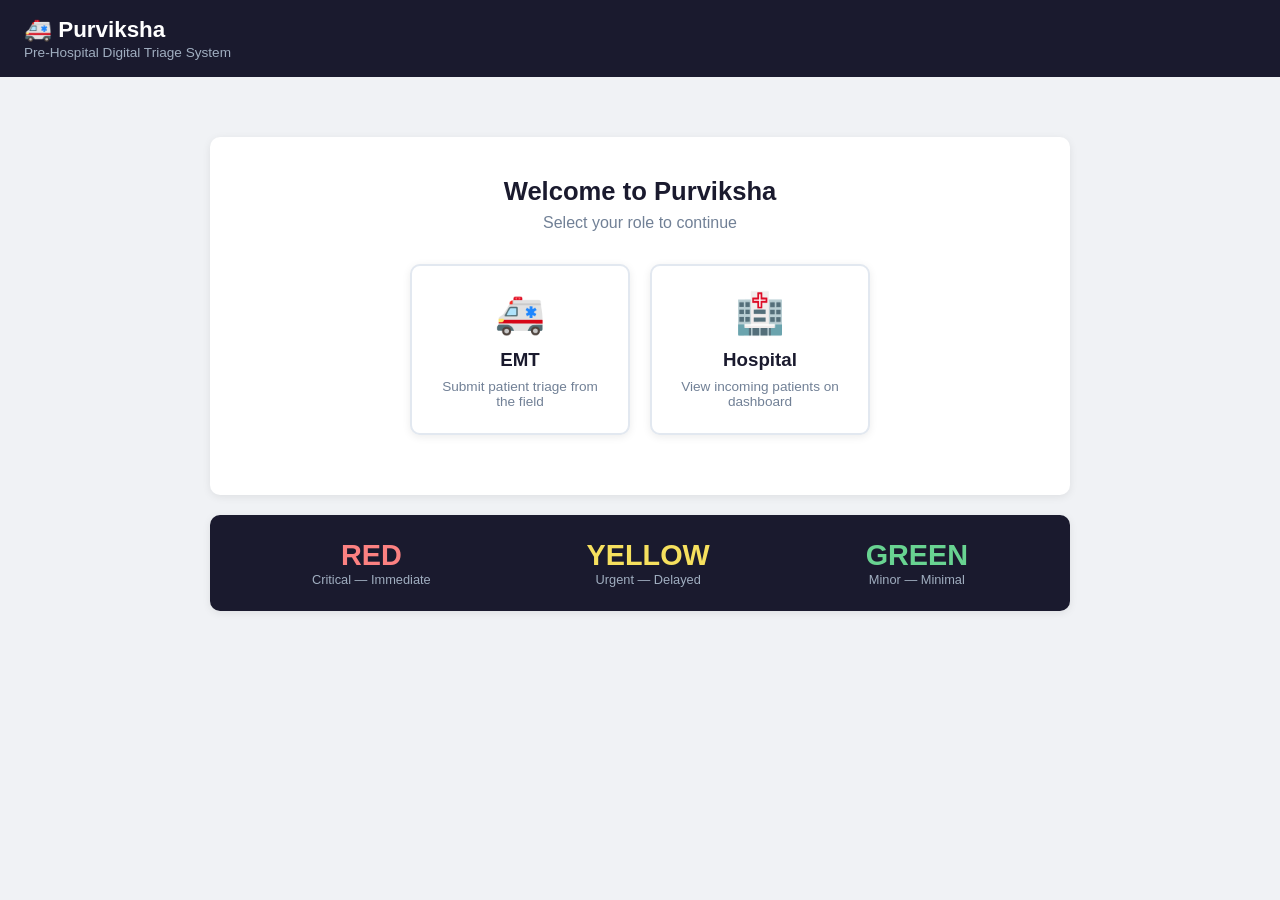
==== index.html @ 8e635983 "feat: index, triage form working with correct scoring" ====
<!DOCTYPE html>
<html lang="en">
<head>
  <meta charset="UTF-8">
  <meta name="viewport" content="width=device-width, initial-scale=1.0">
  <title>Purviksha — Pre-Hospital Triage</title>
  <link rel="stylesheet" href="style.css">
</head>
<body>

  <div class="header">
    <div>
      <h1>🚑 Purviksha</h1>
      <span>Pre-Hospital Digital Triage System</span>
    </div>
  </div>

  <div class="container" style="margin-top: 40px;">

    <div class="card" style="text-align: center; padding: 40px;">
      <h2 style="font-size: 1.6rem; margin-bottom: 8px;">
        Welcome to Purviksha
      </h2>
      <p style="color: #718096; margin-bottom: 32px;">
        Select your role to continue
      </p>

      <div style="display: flex; gap: 20px; justify-content: center;">

        <div class="card" style="width: 220px; cursor: pointer;
             border: 2px solid #e2e8f0; transition: border 0.2s;"
             onclick="window.location.href='triage.html'"
             onmouseover="this.style.borderColor='#1a1a2e'"
             onmouseout="this.style.borderColor='#e2e8f0'">
          <div style="font-size: 2.5rem; margin-bottom: 12px;">🚑</div>
          <h3 style="margin-bottom: 8px;">EMT</h3>
          <p style="font-size: 0.85rem; color: #718096;">
            Submit patient triage from the field
          </p>
        </div>

        <div class="card" style="width: 220px; cursor: pointer;
             border: 2px solid #e2e8f0; transition: border 0.2s;"
             onclick="window.location.href='dashboard.html'"
             onmouseover="this.style.borderColor='#1a1a2e'"
             onmouseout="this.style.borderColor='#e2e8f0'">
          <div style="font-size: 2.5rem; margin-bottom: 12px;">🏥</div>
          <h3 style="margin-bottom: 8px;">Hospital</h3>
          <p style="font-size: 0.85rem; color: #718096;">
            View incoming patients on dashboard
          </p>
        </div>

      </div>
    </div>

    <div class="card" style="background: #1a1a2e; color: white;">
      <div style="display: flex; justify-content: space-around;
                  text-align: center;">
        <div>
          <div style="font-size: 1.8rem; font-weight: 800;
                      color: #fc8181;">RED</div>
          <div style="font-size: 0.8rem; color: #a0aec0;">
            Critical — Immediate
          </div>
        </div>
        <div>
          <div style="font-size: 1.8rem; font-weight: 800;
                      color: #f6e05e;">YELLOW</div>
          <div style="font-size: 0.8rem; color: #a0aec0;">
            Urgent — Delayed
          </div>
        </div>
        <div>
          <div style="font-size: 1.8rem; font-weight: 800;
                      color: #68d391;">GREEN</div>
          <div style="font-size: 0.8rem; color: #a0aec0;">
            Minor — Minimal
          </div>
        </div>
      </div>
    </div>

  </div>

</body>
</html>
---- style.css ----
* {
  margin: 0;
  padding: 0;
  box-sizing: border-box;
}

body {
  font-family: 'Segoe UI', sans-serif;
  background: #f0f2f5;
  color: #1a1a2e;
}

.container {
  max-width: 900px;
  margin: 0 auto;
  padding: 20px;
}

/* Header */
.header {
  background: #1a1a2e;
  color: white;
  padding: 16px 24px;
  display: flex;
  align-items: center;
  gap: 12px;
}

.header h1 {
  font-size: 1.4rem;
  font-weight: 600;
}

.header span {
  font-size: 0.85rem;
  color: #a0aec0;
}

/* Cards */
.card {
  background: white;
  border-radius: 10px;
  padding: 24px;
  margin-bottom: 20px;
  box-shadow: 0 2px 8px rgba(0,0,0,0.08);
}

/* Buttons */
.btn {
  padding: 10px 24px;
  border: none;
  border-radius: 6px;
  font-size: 0.95rem;
  cursor: pointer;
  font-weight: 500;
}

.btn-primary {
  background: #1a1a2e;
  color: white;
}

.btn-primary:hover {
  background: #16213e;
}

.btn-red { background: #e53e3e; color: white; }
.btn-green { background: #38a169; color: white; }

/* Form */
.form-group {
  margin-bottom: 16px;
}

.form-group label {
  display: block;
  font-size: 0.85rem;
  font-weight: 600;
  margin-bottom: 6px;
  color: #4a5568;
}

.form-group input,
.form-group select {
  width: 100%;
  padding: 10px 12px;
  border: 1px solid #e2e8f0;
  border-radius: 6px;
  font-size: 0.95rem;
}

.form-group input:focus,
.form-group select:focus {
  outline: none;
  border-color: #1a1a2e;
}

.form-row {
  display: grid;
  grid-template-columns: 1fr 1fr;
  gap: 16px;
}

/* Severity badges */
.badge {
  display: inline-block;
  padding: 4px 12px;
  border-radius: 20px;
  font-size: 0.8rem;
  font-weight: 700;
  text-transform: uppercase;
}

.badge-RED    { background: #fed7d7; color: #c53030; }
.badge-YELLOW { background: #fefcbf; color: #b7791f; }
.badge-GREEN  { background: #c6f6d5; color: #276749; }

/* Severity result box */
.result-box {
  text-align: center;
  padding: 32px;
  border-radius: 10px;
  margin: 20px 0;
}

.result-box.RED    { background: #fff5f5; border: 2px solid #fc8181; }
.result-box.YELLOW { background: #fffff0; border: 2px solid #f6e05e; }
.result-box.GREEN  { background: #f0fff4; border: 2px solid #68d391; }

.result-box h2 {
  font-size: 2.5rem;
  font-weight: 800;
}

.result-box.RED h2    { color: #c53030; }
.result-box.YELLOW h2 { color: #b7791f; }
.result-box.GREEN h2  { color: #276749; }

/* Dashboard patient cards */
.patient-card {
  border-left: 5px solid #ccc;
  padding: 16px;
  margin-bottom: 12px;
  background: white;
  border-radius: 6px;
  box-shadow: 0 1px 4px rgba(0,0,0,0.06);
}

.patient-card.RED    { border-left-color: #e53e3e; }
.patient-card.YELLOW { border-left-color: #d69e2e; }
.patient-card.GREEN  { border-left-color: #38a169; }

/* Error and info messages */
.error-msg {
  color: #c53030;
  font-size: 0.85rem;
  margin-top: 4px;
  display: none;
}

.section-title {
  font-size: 1rem;
  font-weight: 700;
  color: #2d3748;
  margin-bottom: 16px;
  padding-bottom: 8px;
  border-bottom: 2px solid #e2e8f0;
}
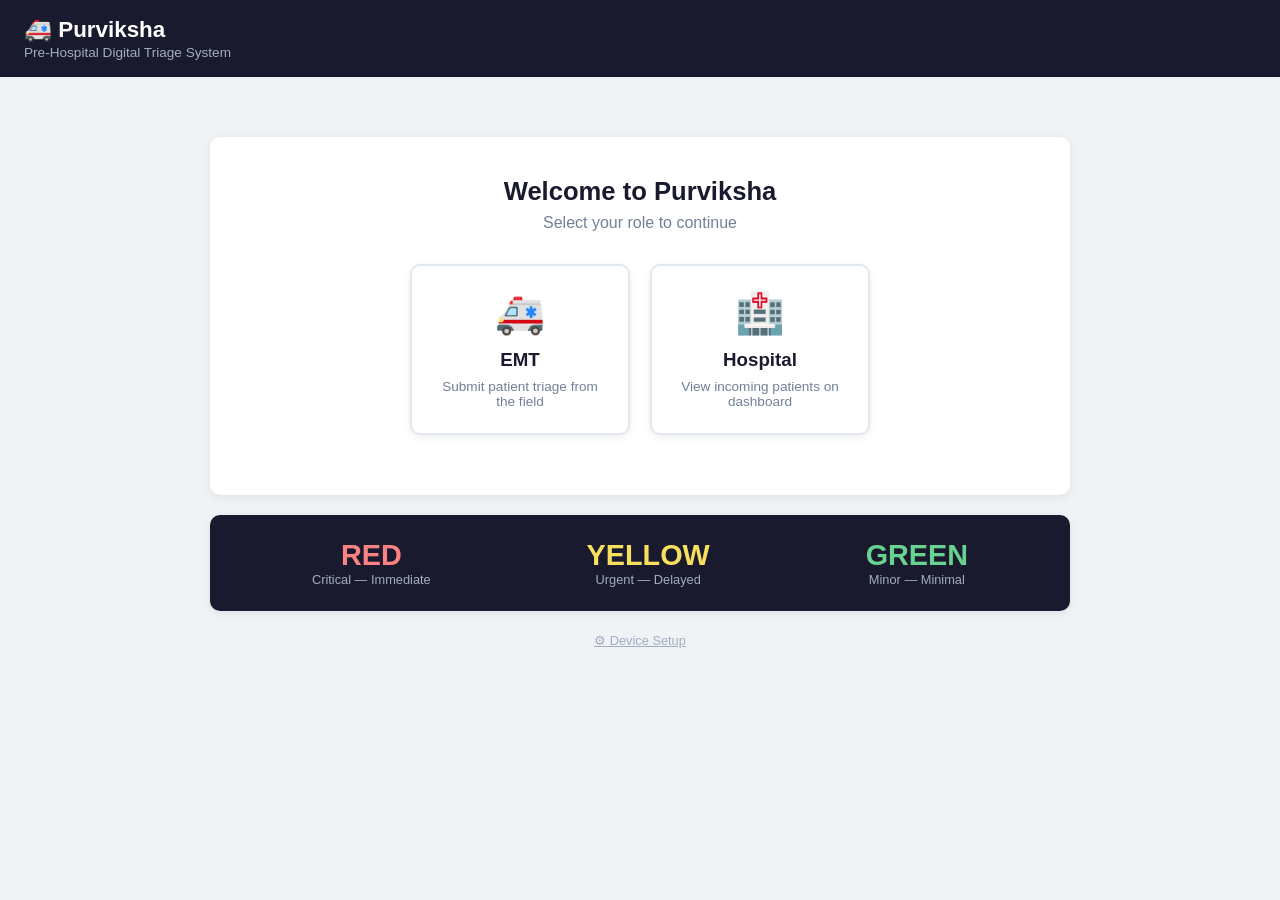
==== commit f73e1da6: "feat: setup.html device config, hospital button grid, ETA stepper, ambulance from localStorage" ====
--- a/index.html
+++ b/index.html
@@ -80,7 +80,11 @@
         </div>
       </div>
     </div>
-
+    <div style="text-align:center; margin-top:12px;">
+     <a href="setup.html" style="font-size:0.8rem; color:#a0aec0;">
+         ⚙ Device Setup
+     </a>
+    </div>
   </div>
 
 </body>
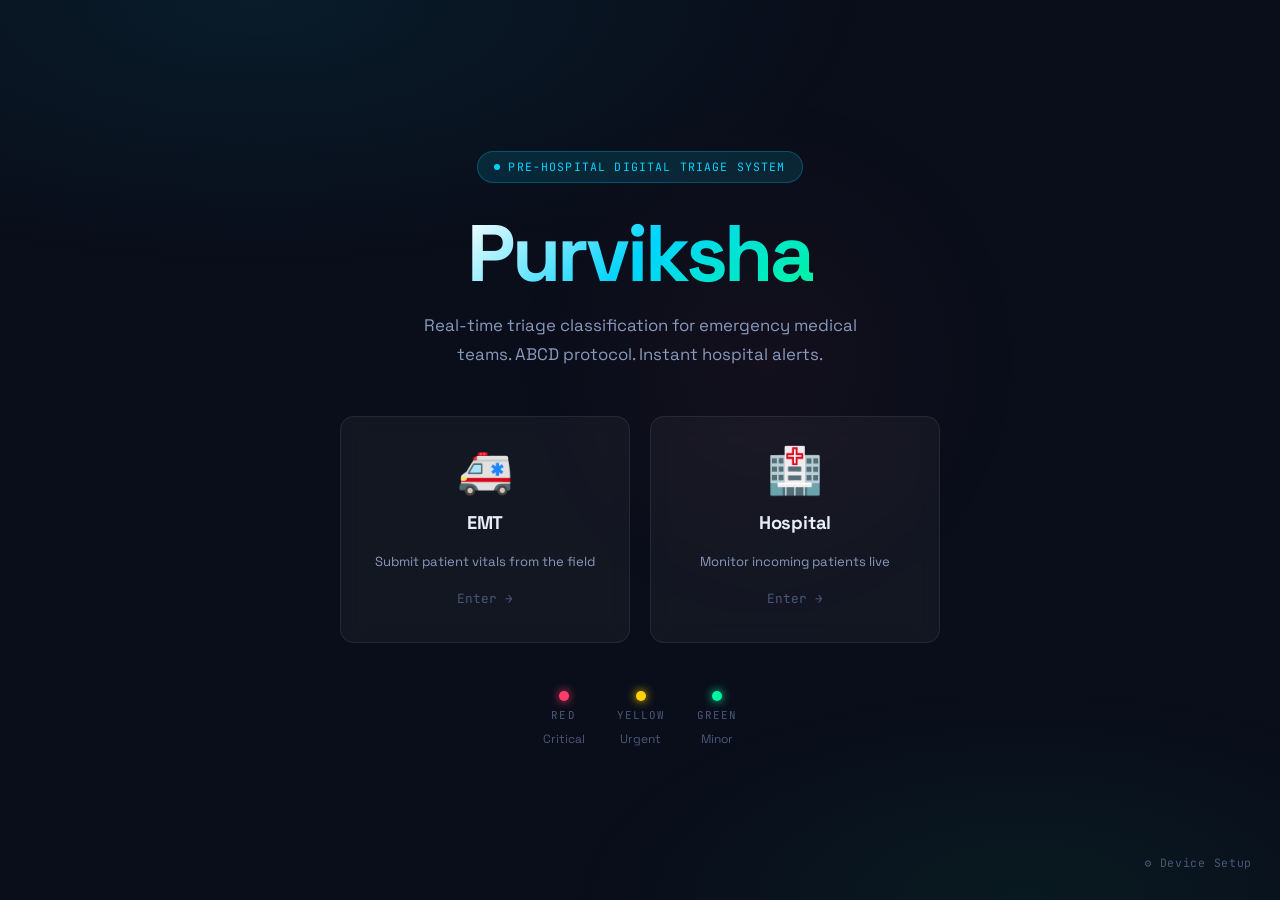
==== commit 1312add6: "fix: form reset after new patient, refresh button removed" ====
--- a/index.html
+++ b/index.html
@@ -5,87 +5,264 @@
   <meta name="viewport" content="width=device-width, initial-scale=1.0">
   <title>Purviksha — Pre-Hospital Triage</title>
   <link rel="stylesheet" href="style.css">
+  <style>
+    .hero {
+      min-height: 100vh;
+      display: flex;
+      flex-direction: column;
+      align-items: center;
+      justify-content: center;
+      padding: 40px 20px;
+      text-align: center;
+      position: relative;
+    }
+
+    .hero-badge {
+      display: inline-flex;
+      align-items: center;
+      gap: 8px;
+      background: var(--cyan-dim);
+      border: 1px solid rgba(0,212,255,0.25);
+      border-radius: 50px;
+      padding: 6px 16px;
+      font-family: var(--mono);
+      font-size: 0.72rem;
+      color: var(--cyan);
+      letter-spacing: 0.1em;
+      text-transform: uppercase;
+      margin-bottom: 28px;
+      animation: fadeInUp 0.5s ease forwards;
+    }
+
+    .hero-badge .dot {
+      width: 6px; height: 6px;
+      background: var(--cyan);
+      border-radius: 50%;
+      animation: pulse-ring 2s infinite;
+    }
+
+    .hero-title {
+      font-size: clamp(2.8rem, 7vw, 5rem);
+      font-weight: 800;
+      letter-spacing: -0.04em;
+      line-height: 1.05;
+      margin-bottom: 16px;
+      background: linear-gradient(135deg, #ffffff 0%, var(--cyan) 50%, var(--green) 100%);
+      -webkit-background-clip: text;
+      -webkit-text-fill-color: transparent;
+      background-clip: text;
+      animation: fadeInUp 0.5s 0.1s ease both;
+    }
+
+    .hero-sub {
+      font-size: 1.05rem;
+      color: var(--text-mid);
+      max-width: 480px;
+      margin: 0 auto 48px;
+      line-height: 1.7;
+      animation: fadeInUp 0.5s 0.2s ease both;
+    }
+
+    .role-grid {
+      display: grid;
+      grid-template-columns: 1fr 1fr;
+      gap: 20px;
+      max-width: 600px;
+      width: 100%;
+      margin-bottom: 48px;
+      animation: fadeInUp 0.5s 0.3s ease both;
+    }
+
+    .role-card {
+      background: var(--surface);
+      border: 1px solid var(--border);
+      border-radius: var(--radius);
+      padding: 32px 24px;
+      cursor: pointer;
+      text-decoration: none;
+      display: flex;
+      flex-direction: column;
+      align-items: center;
+      gap: 14px;
+      transition: all var(--transition);
+      backdrop-filter: blur(10px);
+      position: relative;
+      overflow: hidden;
+    }
+
+    .role-card::before {
+      content: '';
+      position: absolute;
+      inset: 0;
+      opacity: 0;
+      transition: opacity var(--transition);
+      border-radius: var(--radius);
+    }
+
+    .role-card.emt::before {
+      background: radial-gradient(circle at 50% 0%, rgba(0,212,255,0.15) 0%, transparent 70%);
+    }
+
+    .role-card.hosp::before {
+      background: radial-gradient(circle at 50% 0%, rgba(0,245,160,0.15) 0%, transparent 70%);
+    }
+
+    .role-card:hover {
+      border-color: var(--border-hi);
+      transform: translateY(-4px);
+    }
+
+    .role-card.emt:hover {
+      border-color: rgba(0,212,255,0.4);
+      box-shadow: 0 8px 32px rgba(0,212,255,0.15);
+    }
+
+    .role-card.hosp:hover {
+      border-color: rgba(0,245,160,0.4);
+      box-shadow: 0 8px 32px rgba(0,245,160,0.15);
+    }
+
+    .role-card:hover::before { opacity: 1; }
+
+    .role-icon {
+      font-size: 2.8rem;
+      line-height: 1;
+    }
+
+    .role-title {
+      font-size: 1.15rem;
+      font-weight: 700;
+      color: var(--text);
+      letter-spacing: -0.01em;
+    }
+
+    .role-desc {
+      font-size: 0.82rem;
+      color: var(--text-mid);
+      text-align: center;
+      line-height: 1.5;
+    }
+
+    .role-arrow {
+      font-size: 0.8rem;
+      font-family: var(--mono);
+      color: var(--text-dim);
+      margin-top: 4px;
+      transition: color var(--transition);
+    }
+
+    .role-card.emt:hover .role-arrow { color: var(--cyan); }
+    .role-card.hosp:hover .role-arrow { color: var(--green); }
+
+    /* Triage legend */
+    .triage-legend {
+      display: flex;
+      gap: 32px;
+      animation: fadeInUp 0.5s 0.4s ease both;
+    }
+
+    .legend-item {
+      display: flex;
+      flex-direction: column;
+      align-items: center;
+      gap: 6px;
+    }
+
+    .legend-dot {
+      width: 10px; height: 10px;
+      border-radius: 50%;
+    }
+
+    .legend-dot.red    { background: var(--red);    box-shadow: 0 0 10px var(--red); }
+    .legend-dot.yellow { background: var(--yellow); box-shadow: 0 0 10px var(--yellow); }
+    .legend-dot.green  { background: var(--green);  box-shadow: 0 0 10px var(--green); }
+
+    .legend-label {
+      font-family: var(--mono);
+      font-size: 0.68rem;
+      text-transform: uppercase;
+      letter-spacing: 0.1em;
+      color: var(--text-dim);
+    }
+
+    .legend-desc {
+      font-size: 0.75rem;
+      color: var(--text-dim);
+    }
+
+    .setup-link {
+      position: absolute;
+      bottom: 28px;
+      right: 28px;
+      font-family: var(--mono);
+      font-size: 0.72rem;
+      color: var(--text-dim);
+      text-decoration: none;
+      letter-spacing: 0.06em;
+      transition: color var(--transition);
+    }
+
+    .setup-link:hover { color: var(--cyan); }
+
+    @media (max-width: 500px) {
+      .role-grid { grid-template-columns: 1fr; }
+      .triage-legend { gap: 20px; }
+    }
+  </style>
 </head>
 <body>
 
-  <div class="header">
-    <div>
-      <h1>🚑 Purviksha</h1>
-      <span>Pre-Hospital Digital Triage System</span>
+  <div class="hero">
+
+    <div class="hero-badge">
+      <div class="dot"></div>
+      Pre-Hospital Digital Triage System
     </div>
-  </div>
-
-  <div class="container" style="margin-top: 40px;">
-
-    <div class="card" style="text-align: center; padding: 40px;">
-      <h2 style="font-size: 1.6rem; margin-bottom: 8px;">
-        Welcome to Purviksha
-      </h2>
-      <p style="color: #718096; margin-bottom: 32px;">
-        Select your role to continue
-      </p>
-
-      <div style="display: flex; gap: 20px; justify-content: center;">
-
-        <div class="card" style="width: 220px; cursor: pointer;
-             border: 2px solid #e2e8f0; transition: border 0.2s;"
-             onclick="window.location.href='triage.html'"
-             onmouseover="this.style.borderColor='#1a1a2e'"
-             onmouseout="this.style.borderColor='#e2e8f0'">
-          <div style="font-size: 2.5rem; margin-bottom: 12px;">🚑</div>
-          <h3 style="margin-bottom: 8px;">EMT</h3>
-          <p style="font-size: 0.85rem; color: #718096;">
-            Submit patient triage from the field
-          </p>
-        </div>
-
-        <div class="card" style="width: 220px; cursor: pointer;
-             border: 2px solid #e2e8f0; transition: border 0.2s;"
-             onclick="window.location.href='dashboard.html'"
-             onmouseover="this.style.borderColor='#1a1a2e'"
-             onmouseout="this.style.borderColor='#e2e8f0'">
-          <div style="font-size: 2.5rem; margin-bottom: 12px;">🏥</div>
-          <h3 style="margin-bottom: 8px;">Hospital</h3>
-          <p style="font-size: 0.85rem; color: #718096;">
-            View incoming patients on dashboard
-          </p>
-        </div>
-
+
+    <h1 class="hero-title">Purviksha</h1>
+
+    <p class="hero-sub">
+      Real-time triage classification for emergency medical teams.
+      ABCD protocol. Instant hospital alerts.
+    </p>
+
+    <div class="role-grid">
+      <a href="triage.html" class="role-card emt">
+        <div class="role-icon">🚑</div>
+        <div class="role-title">EMT</div>
+        <div class="role-desc">Submit patient vitals from the field</div>
+        <div class="role-arrow">Enter →</div>
+      </a>
+
+      <a href="dashboard.html" class="role-card hosp">
+        <div class="role-icon">🏥</div>
+        <div class="role-title">Hospital</div>
+        <div class="role-desc">Monitor incoming patients live</div>
+        <div class="role-arrow">Enter →</div>
+      </a>
+    </div>
+
+    <div class="triage-legend">
+      <div class="legend-item">
+        <div class="legend-dot red"></div>
+        <div class="legend-label">Red</div>
+        <div class="legend-desc">Critical</div>
+      </div>
+      <div class="legend-item">
+        <div class="legend-dot yellow"></div>
+        <div class="legend-label">Yellow</div>
+        <div class="legend-desc">Urgent</div>
+      </div>
+      <div class="legend-item">
+        <div class="legend-dot green"></div>
+        <div class="legend-label">Green</div>
+        <div class="legend-desc">Minor</div>
       </div>
     </div>
 
-    <div class="card" style="background: #1a1a2e; color: white;">
-      <div style="display: flex; justify-content: space-around;
-                  text-align: center;">
-        <div>
-          <div style="font-size: 1.8rem; font-weight: 800;
-                      color: #fc8181;">RED</div>
-          <div style="font-size: 0.8rem; color: #a0aec0;">
-            Critical — Immediate
-          </div>
-        </div>
-        <div>
-          <div style="font-size: 1.8rem; font-weight: 800;
-                      color: #f6e05e;">YELLOW</div>
-          <div style="font-size: 0.8rem; color: #a0aec0;">
-            Urgent — Delayed
-          </div>
-        </div>
-        <div>
-          <div style="font-size: 1.8rem; font-weight: 800;
-                      color: #68d391;">GREEN</div>
-          <div style="font-size: 0.8rem; color: #a0aec0;">
-            Minor — Minimal
-          </div>
-        </div>
-      </div>
-    </div>
-    <div style="text-align:center; margin-top:12px;">
-     <a href="setup.html" style="font-size:0.8rem; color:#a0aec0;">
-         ⚙ Device Setup
-     </a>
-    </div>
+    <a href="setup.html" class="setup-link">⚙ Device Setup</a>
+
   </div>
 
 </body>
-</html>+</html>
--- a/style.css
+++ b/style.css
@@ -1,168 +1,408 @@
-* {
-  margin: 0;
-  padding: 0;
-  box-sizing: border-box;
-}
+@import url('https://fonts.googleapis.com/css2?family=Space+Grotesk:wght@300;400;500;600;700&family=JetBrains+Mono:wght@400;600&display=swap');
+
+/* ── CSS Variables ── */
+:root {
+  --bg-1: #0a0e1a;
+  --bg-2: #0d1424;
+  --surface: rgba(255,255,255,0.04);
+  --surface-hover: rgba(255,255,255,0.08);
+  --border: rgba(255,255,255,0.08);
+  --border-hi: rgba(255,255,255,0.18);
+
+  --text: #e8eef8;
+  --text-mid: #8899bb;
+  --text-dim: #4a5878;
+
+  --cyan: #00d4ff;
+  --cyan-dim: rgba(0,212,255,0.12);
+  --cyan-glow: 0 0 24px rgba(0,212,255,0.35);
+
+  --green: #00f5a0;
+  --green-dim: rgba(0,245,160,0.1);
+  --green-glow: 0 0 24px rgba(0,245,160,0.3);
+
+  --yellow: #ffd200;
+  --yellow-dim: rgba(255,210,0,0.1);
+  --yellow-glow: 0 0 24px rgba(255,210,0,0.3);
+
+  --red: #ff3d6b;
+  --red-dim: rgba(255,61,107,0.1);
+  --red-glow: 0 0 24px rgba(255,61,107,0.35);
+
+  --gray: #6b7a99;
+  --gray-dim: rgba(107,122,153,0.1);
+
+  --mono: 'JetBrains Mono', monospace;
+  --sans: 'Space Grotesk', sans-serif;
+
+  --radius: 14px;
+  --radius-sm: 8px;
+  --transition: 0.2s cubic-bezier(0.4,0,0.2,1);
+}
+
+/* ── Reset ── */
+*, *::before, *::after { box-sizing: border-box; margin: 0; padding: 0; }
+
+html { scroll-behavior: smooth; }
 
 body {
-  font-family: 'Segoe UI', sans-serif;
-  background: #f0f2f5;
-  color: #1a1a2e;
-}
-
+  font-family: var(--sans);
+  background: var(--bg-1);
+  color: var(--text);
+  min-height: 100vh;
+  line-height: 1.6;
+  -webkit-font-smoothing: antialiased;
+}
+
+/* ── Background mesh ── */
+body::before {
+  content: '';
+  position: fixed;
+  inset: 0;
+  background:
+    radial-gradient(ellipse 80% 50% at 20% 0%, rgba(0,212,255,0.07) 0%, transparent 60%),
+    radial-gradient(ellipse 60% 40% at 80% 100%, rgba(0,245,160,0.05) 0%, transparent 60%),
+    radial-gradient(ellipse 40% 60% at 60% 40%, rgba(255,61,107,0.04) 0%, transparent 50%);
+  pointer-events: none;
+  z-index: 0;
+}
+
+body > * { position: relative; z-index: 1; }
+
+/* ── Container ── */
 .container {
-  max-width: 900px;
+  max-width: 960px;
   margin: 0 auto;
-  padding: 20px;
-}
-
-/* Header */
+  padding: 24px 20px;
+}
+
+/* ── Header ── */
 .header {
-  background: #1a1a2e;
-  color: white;
-  padding: 16px 24px;
+  background: rgba(10,14,26,0.85);
+  backdrop-filter: blur(20px);
+  -webkit-backdrop-filter: blur(20px);
+  border-bottom: 1px solid var(--border);
+  padding: 16px 28px;
   display: flex;
   align-items: center;
-  gap: 12px;
+  gap: 14px;
+  position: sticky;
+  top: 0;
+  z-index: 100;
 }
 
 .header h1 {
-  font-size: 1.4rem;
-  font-weight: 600;
+  font-family: var(--sans);
+  font-size: 1.25rem;
+  font-weight: 700;
+  background: linear-gradient(135deg, var(--cyan), var(--green));
+  -webkit-background-clip: text;
+  -webkit-text-fill-color: transparent;
+  background-clip: text;
+  letter-spacing: -0.02em;
 }
 
 .header span {
+  font-size: 0.8rem;
+  color: var(--text-dim);
+  font-family: var(--mono);
+  letter-spacing: 0.06em;
+}
+
+.header a {
+  color: var(--text-mid);
+  text-decoration: none;
   font-size: 0.85rem;
-  color: #a0aec0;
-}
-
-/* Cards */
+  transition: color var(--transition);
+}
+
+.header a:hover { color: var(--cyan); }
+
+/* ── Glass Card ── */
 .card {
-  background: white;
-  border-radius: 10px;
+  background: var(--surface);
+  border: 1px solid var(--border);
+  border-radius: var(--radius);
   padding: 24px;
   margin-bottom: 20px;
-  box-shadow: 0 2px 8px rgba(0,0,0,0.08);
-}
-
-/* Buttons */
-.btn {
-  padding: 10px 24px;
-  border: none;
-  border-radius: 6px;
-  font-size: 0.95rem;
-  cursor: pointer;
-  font-weight: 500;
-}
-
-.btn-primary {
-  background: #1a1a2e;
-  color: white;
-}
-
-.btn-primary:hover {
-  background: #16213e;
-}
-
-.btn-red { background: #e53e3e; color: white; }
-.btn-green { background: #38a169; color: white; }
-
-/* Form */
-.form-group {
-  margin-bottom: 16px;
-}
-
-.form-group label {
-  display: block;
-  font-size: 0.85rem;
-  font-weight: 600;
-  margin-bottom: 6px;
-  color: #4a5568;
-}
-
-.form-group input,
-.form-group select {
-  width: 100%;
-  padding: 10px 12px;
-  border: 1px solid #e2e8f0;
-  border-radius: 6px;
-  font-size: 0.95rem;
-}
-
-.form-group input:focus,
-.form-group select:focus {
-  outline: none;
-  border-color: #1a1a2e;
-}
-
+  backdrop-filter: blur(10px);
+  -webkit-backdrop-filter: blur(10px);
+  transition: border-color var(--transition), box-shadow var(--transition);
+}
+
+.card:hover {
+  border-color: var(--border-hi);
+}
+
+/* ── Section Title ── */
+.section-title {
+  font-size: 0.72rem;
+  font-family: var(--mono);
+  text-transform: uppercase;
+  letter-spacing: 0.14em;
+  color: var(--cyan);
+  margin-bottom: 20px;
+  padding-bottom: 12px;
+  border-bottom: 1px solid var(--border);
+  display: flex;
+  align-items: center;
+  gap: 8px;
+}
+
+/* ── Form Elements ── */
 .form-row {
   display: grid;
   grid-template-columns: 1fr 1fr;
   gap: 16px;
-}
-
-/* Severity badges */
+  margin-bottom: 16px;
+}
+
+.form-group {
+  display: flex;
+  flex-direction: column;
+  gap: 7px;
+  margin-bottom: 16px;
+}
+
+label {
+  font-size: 0.72rem;
+  font-family: var(--mono);
+  text-transform: uppercase;
+  letter-spacing: 0.1em;
+  color: var(--text-mid);
+}
+
+input[type="text"],
+input[type="number"],
+select {
+  background: rgba(255,255,255,0.04);
+  border: 1px solid var(--border);
+  border-radius: var(--radius-sm);
+  color: var(--text);
+  font-family: var(--sans);
+  font-size: 1rem;
+  font-weight: 500;
+  padding: 12px 14px;
+  width: 100%;
+  outline: none;
+  transition: border-color var(--transition), box-shadow var(--transition);
+  -webkit-appearance: none;
+}
+
+input:focus, select:focus {
+  border-color: var(--cyan);
+  box-shadow: 0 0 0 3px rgba(0,212,255,0.12);
+}
+
+select option { background: #0d1424; color: var(--text); }
+
+/* ── Error messages ── */
+.error-msg {
+  font-size: 0.72rem;
+  font-family: var(--mono);
+  color: var(--red);
+  display: none;
+  margin-top: 2px;
+}
+
+/* ── Buttons ── */
+.btn {
+  padding: 11px 24px;
+  border: none;
+  border-radius: 50px;
+  font-family: var(--sans);
+  font-size: 0.9rem;
+  font-weight: 600;
+  cursor: pointer;
+  transition: all var(--transition);
+  letter-spacing: 0.01em;
+}
+
+.btn-primary {
+  background: linear-gradient(135deg, var(--cyan), #0099cc);
+  color: #000;
+  box-shadow: 0 4px 20px rgba(0,212,255,0.25);
+}
+
+.btn-primary:hover {
+  transform: translateY(-2px);
+  box-shadow: 0 6px 28px rgba(0,212,255,0.4);
+}
+
+.btn-primary:active { transform: translateY(0); }
+
+.btn-red {
+  background: linear-gradient(135deg, var(--red), #cc1144);
+  color: white;
+}
+
+.btn-green {
+  background: linear-gradient(135deg, var(--green), #00aa77);
+  color: #000;
+}
+
+/* ── Severity Badges ── */
 .badge {
   display: inline-block;
-  padding: 4px 12px;
-  border-radius: 20px;
-  font-size: 0.8rem;
+  padding: 3px 10px;
+  border-radius: 50px;
+  font-size: 0.72rem;
   font-weight: 700;
+  font-family: var(--mono);
+  letter-spacing: 0.08em;
   text-transform: uppercase;
 }
 
-.badge-RED    { background: #fed7d7; color: #c53030; }
-.badge-YELLOW { background: #fefcbf; color: #b7791f; }
-.badge-GREEN  { background: #c6f6d5; color: #276749; }
-
-/* Severity result box */
+.badge-RED {
+  background: var(--red-dim);
+  color: var(--red);
+  border: 1px solid rgba(255,61,107,0.3);
+}
+
+.badge-YELLOW {
+  background: var(--yellow-dim);
+  color: var(--yellow);
+  border: 1px solid rgba(255,210,0,0.3);
+}
+
+.badge-GREEN {
+  background: var(--green-dim);
+  color: var(--green);
+  border: 1px solid rgba(0,245,160,0.3);
+}
+
+/* ── Result Box ── */
 .result-box {
+  border-radius: var(--radius);
+  padding: 36px 28px;
   text-align: center;
-  padding: 32px;
-  border-radius: 10px;
   margin: 20px 0;
-}
-
-.result-box.RED    { background: #fff5f5; border: 2px solid #fc8181; }
-.result-box.YELLOW { background: #fffff0; border: 2px solid #f6e05e; }
-.result-box.GREEN  { background: #f0fff4; border: 2px solid #68d391; }
+  backdrop-filter: blur(10px);
+}
+
+.result-box.RED {
+  background: var(--red-dim);
+  border: 1px solid rgba(255,61,107,0.4);
+  box-shadow: var(--red-glow);
+}
+
+.result-box.YELLOW {
+  background: var(--yellow-dim);
+  border: 1px solid rgba(255,210,0,0.4);
+  box-shadow: var(--yellow-glow);
+}
+
+.result-box.GREEN {
+  background: var(--green-dim);
+  border: 1px solid rgba(0,245,160,0.4);
+  box-shadow: var(--green-glow);
+}
 
 .result-box h2 {
-  font-size: 2.5rem;
+  font-size: 3rem;
   font-weight: 800;
-}
-
-.result-box.RED h2    { color: #c53030; }
-.result-box.YELLOW h2 { color: #b7791f; }
-.result-box.GREEN h2  { color: #276749; }
-
-/* Dashboard patient cards */
+  letter-spacing: -0.03em;
+  line-height: 1;
+  margin: 8px 0;
+}
+
+.result-box.RED h2    { color: var(--red);    text-shadow: var(--red-glow); }
+.result-box.YELLOW h2 { color: var(--yellow); text-shadow: var(--yellow-glow); }
+.result-box.GREEN h2  { color: var(--green);  text-shadow: var(--green-glow); }
+
+/* ── Patient Cards ── */
 .patient-card {
-  border-left: 5px solid #ccc;
-  padding: 16px;
+  border-left: 4px solid var(--border);
+  border-radius: var(--radius-sm);
+  padding: 18px 20px;
   margin-bottom: 12px;
-  background: white;
-  border-radius: 6px;
-  box-shadow: 0 1px 4px rgba(0,0,0,0.06);
-}
-
-.patient-card.RED    { border-left-color: #e53e3e; }
-.patient-card.YELLOW { border-left-color: #d69e2e; }
-.patient-card.GREEN  { border-left-color: #38a169; }
-
-/* Error and info messages */
-.error-msg {
-  color: #c53030;
-  font-size: 0.85rem;
-  margin-top: 4px;
-  display: none;
-}
-
-.section-title {
-  font-size: 1rem;
+  background: var(--surface);
+  border: 1px solid var(--border);
+  backdrop-filter: blur(8px);
+  transition: all var(--transition);
+}
+
+.patient-card:hover { border-color: var(--border-hi); }
+
+.patient-card.RED {
+  border-left: 4px solid var(--red);
+  box-shadow: inset 4px 0 0 var(--red), var(--red-glow);
+  box-shadow: 0 0 0 1px rgba(255,61,107,0.2), inset 3px 0 0 var(--red);
+}
+
+.patient-card.YELLOW {
+  box-shadow: 0 0 0 1px rgba(255,210,0,0.2), inset 3px 0 0 var(--yellow);
+}
+
+.patient-card.GREEN {
+  box-shadow: 0 0 0 1px rgba(0,245,160,0.2), inset 3px 0 0 var(--green);
+}
+
+.patient-card.completed {
+  opacity: 0.55;
+  filter: grayscale(0.4);
+}
+
+/* ── Animations ── */
+@keyframes pulse-ring {
+  0%   { transform: scale(1);   opacity: 0.8; }
+  50%  { transform: scale(1.05); opacity: 0.4; }
+  100% { transform: scale(1);   opacity: 0.8; }
+}
+
+@keyframes fadeInUp {
+  from { opacity: 0; transform: translateY(16px); }
+  to   { opacity: 1; transform: translateY(0); }
+}
+
+@keyframes glow-pulse {
+  0%, 100% { box-shadow: 0 0 12px rgba(0,212,255,0.2); }
+  50%       { box-shadow: 0 0 28px rgba(0,212,255,0.5); }
+}
+
+@keyframes spin {
+  to { transform: rotate(360deg); }
+}
+
+.animate-in {
+  animation: fadeInUp 0.4s ease forwards;
+}
+
+/* ── Scrollbar ── */
+::-webkit-scrollbar { width: 6px; }
+::-webkit-scrollbar-track { background: transparent; }
+::-webkit-scrollbar-thumb {
+  background: var(--border-hi);
+  border-radius: 3px;
+}
+::-webkit-scrollbar-thumb:hover { background: var(--cyan); }
+
+/* ── Vulnerable badge ── */
+.vulnerable-badge {
+  display: inline-block;
+  background: var(--red-dim);
+  border: 1px solid rgba(255,61,107,0.35);
+  color: var(--red);
+  font-size: 0.7rem;
   font-weight: 700;
-  color: #2d3748;
-  margin-bottom: 16px;
-  padding-bottom: 8px;
-  border-bottom: 2px solid #e2e8f0;
-}+  font-family: var(--mono);
+  padding: 2px 8px;
+  border-radius: 50px;
+  margin-left: 8px;
+  letter-spacing: 0.06em;
+}
+
+/* ── Grid loading ── */
+.grid-loading {
+  text-align: center;
+  padding: 28px;
+  color: var(--text-dim);
+  font-family: var(--mono);
+  font-size: 0.82rem;
+}
+
+/* ── Responsive ── */
+@media (max-width: 600px) {
+  .form-row { grid-template-columns: 1fr; }
+  .container { padding: 16px; }
+}
